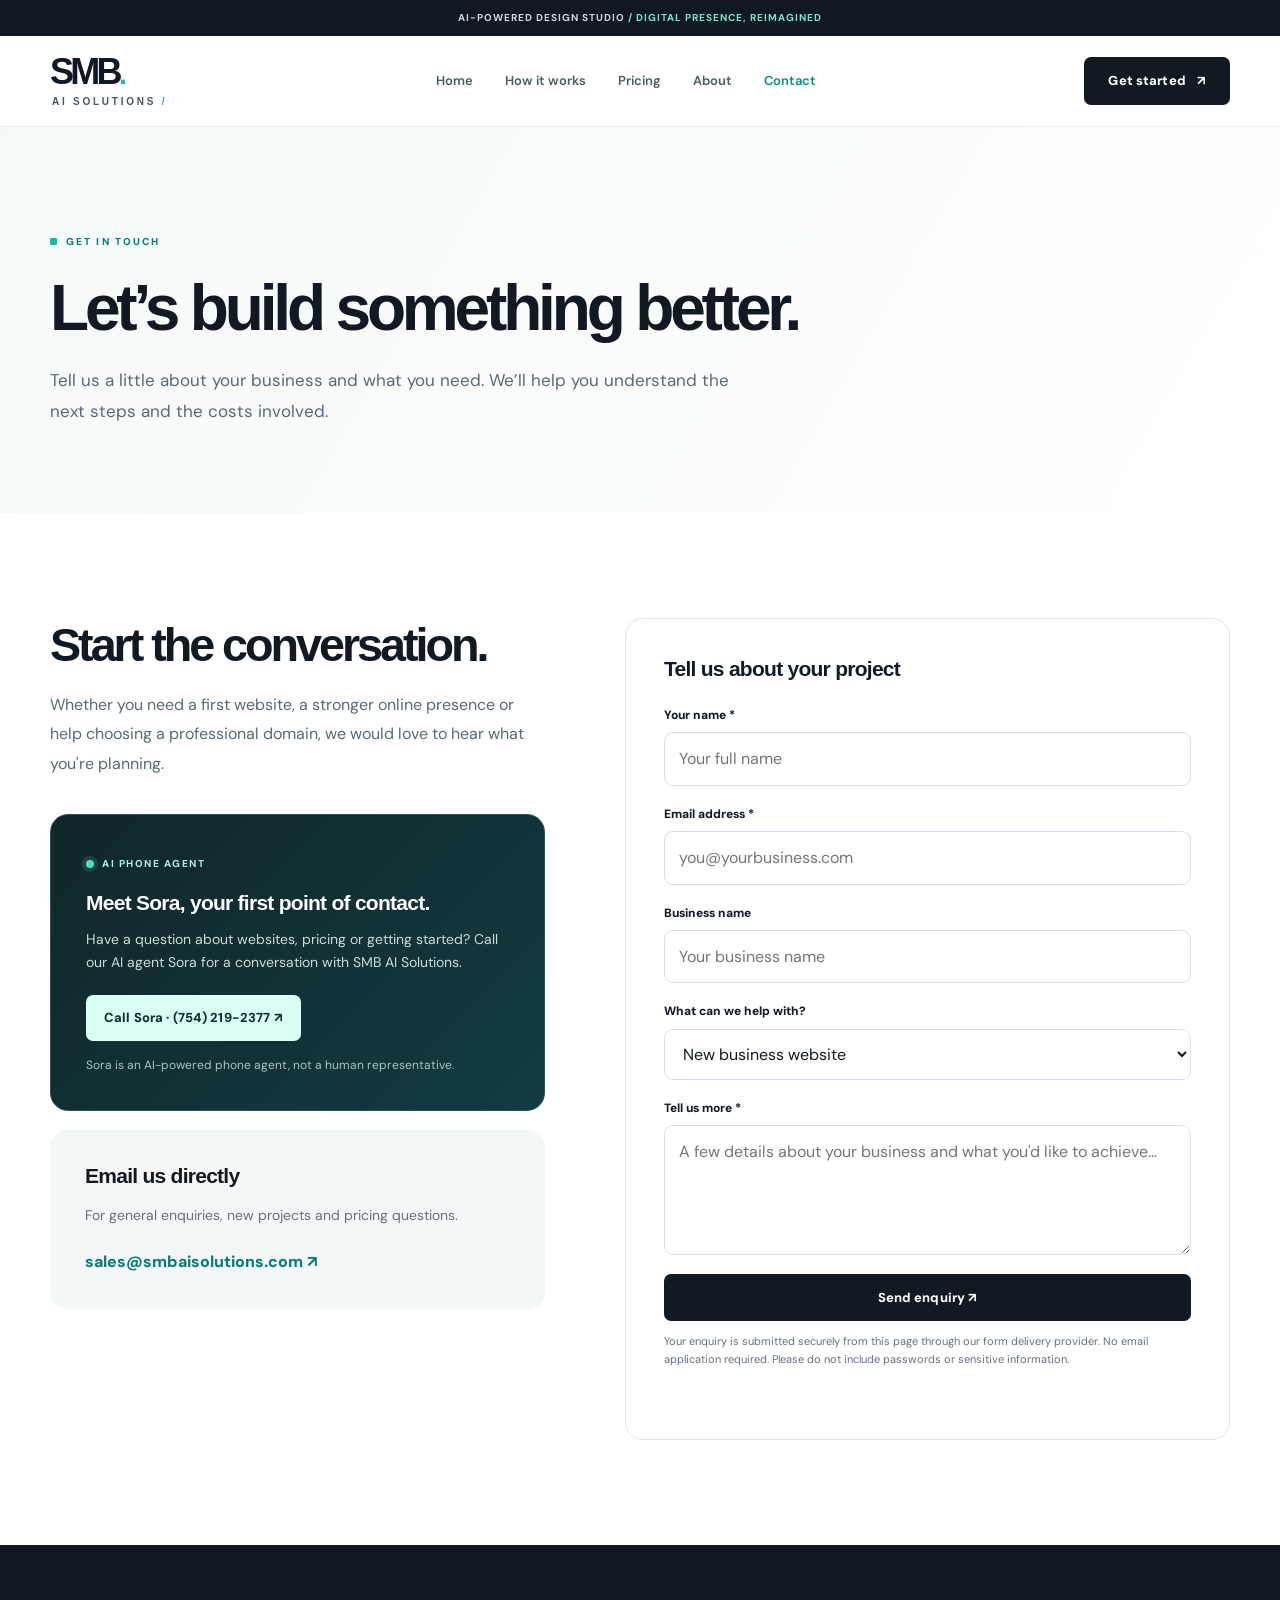
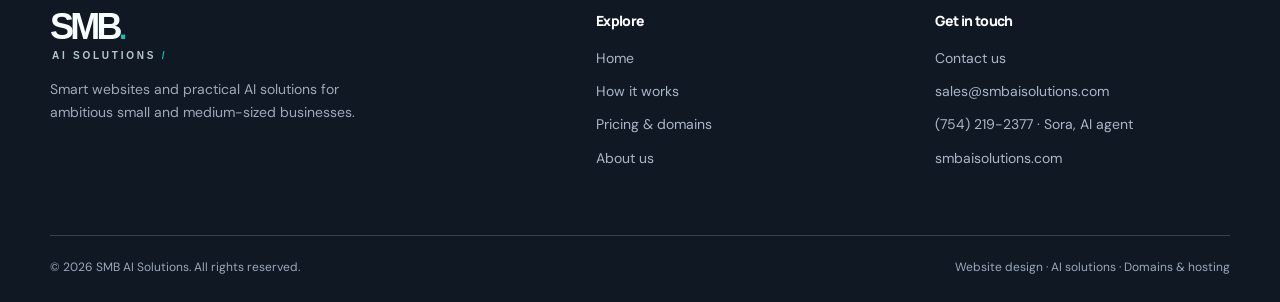
==== contact/index.html @ 5bcfd2ed "fix" ====
<!DOCTYPE html>
<html lang="en">

<head>
    <meta charset="utf-8">
    <meta name="viewport" content="width=device-width, initial-scale=1">
    <meta name="theme-color" content="#111a29">
    <meta name="description"
        content="Contact SMB AI Solutions about a professionally branded website, professional domain options and website hosting.">
    <meta property="og:title" content="Contact Us | SMB AI Solutions">
    <meta property="og:description"
        content="Contact SMB AI Solutions about a professionally branded website, professional domain options and website hosting.">
    <meta property="og:type" content="website">
    <title>Contact Us | SMB AI Solutions</title>
    <link rel="icon" type="image/svg+xml" href="/favicon.svg">
    <link rel="stylesheet" href="/styles.css">
</head>

<body><a class="skip" href="#main">Skip to main content</a>
    <div class="topbar">AI-powered design studio <span> / Digital presence, reimagined</span></div>
    <header class="header">
        <div class="container nav"><a href="/" class="brand" aria-label="SMB AI Solutions home"><span
                    class="brand-wordmark"><span class="brand-main">SMB<span class="brand-accent">.</span></span><span
                        class="brand-sub">AI SOLUTIONS<span class="brand-subdot"> /</span></span></span></a>
            <nav class="nav-links" id="primary-nav" aria-label="Main navigation"><a class=""
                    href="/">Home</a><a class="" href="/how-it-works/">How it works</a><a class=""
                    href="/pricing/">Pricing</a><a class="" href="/about/">About</a><a class="active"
                    href="/contact/" aria-current="page">Contact</a></nav><a class="btn btn-primary nav-cta"
                href="/contact/">Get started <span aria-hidden="true">↗</span></a><button class="menu-toggle"
                aria-controls="primary-nav" aria-expanded="false" aria-label="Open navigation">☰</button>
        </div>
    </header>
    <main id="main">
        <section class="page-hero">
            <div class="container"><span class="eyebrow">Get in touch</span>
                <h1>Let’s build something better.</h1>
                <p class="lead">Tell us a little about your business and what you need. We’ll help you understand the
                    next steps and the costs involved.</p>
            </div>
        </section>
        <section class="section">
            <div class="container contact-grid">
                <div>
                    <h2 style="margin-bottom:18px">Start the conversation.</h2>
                    <p class="lead" style="font-size:16px">Whether you need a first website, a stronger online presence
                        or help choosing a professional domain, we would love to hear what you're planning.</p>
                    <div class="contact-box sora-card" style="margin-top:35px"><span class="sora-chip"><span
                                class="sora-indicator"></span> AI PHONE AGENT</span>
                        <h3>Meet Sora, your first point of contact.</h3>
                        <p>Have a question about websites, pricing or getting started? Call our AI agent Sora for a
                            conversation with SMB AI Solutions.</p><a class="btn btn-primary sora-call"
                            href="tel:+17542192377" aria-label="Call Sora, our AI agent, at (754) 219-2377">Call Sora ·
                            (754) 219-2377 ↗</a>
                        <p class="sora-disclosure">Sora is an AI-powered phone agent, not a human representative.</p>
                    </div>
                    <div class="contact-box" style="margin-top:18px">
                        <h3>Email us directly</h3>
                        <p>For general enquiries, new projects and pricing questions.</p><a
                            href="mailto:sales@smbaisolutions.com">sales@smbaisolutions.com ↗</a>
                    </div>
                </div>
                <form class="form" id="contact-form" method="POST"
                    action="https://formsubmit.co/ajax/sales@smbaisolutions.com"><input type="hidden" name="_subject"
                        value="New enquiry from SMB AI Solutions website"><input type="hidden" name="_template"
                        value="table">
                    <div class="form-honeypot" aria-hidden="true"><label for="website_url">Leave this field
                            blank</label><input type="text" id="website_url" name="_honey" tabindex="-1"
                            autocomplete="off"></div>
                    <h3 style="margin-bottom:25px">Tell us about your project</h3>
                    <div class="form-field"><label for="name">Your name *</label><input id="name" name="name"
                            autocomplete="name" required placeholder="Your full name"></div>
                    <div class="form-field"><label for="email">Email address *</label><input id="email" name="email"
                            type="email" autocomplete="email" required placeholder="you@yourbusiness.com"></div>
                    <div class="form-field"><label for="business">Business name</label><input id="business"
                            name="business" autocomplete="organization" placeholder="Your business name"></div>
                    <div class="form-field"><label for="service">What can we help with?</label><select id="service"
                            name="service">
                            <option>New business website</option>
                            <option>Website redesign</option>
                            <option>Domain and hosting</option>
                            <option>AI business solutions</option>
                            <option>Something else</option>
                        </select></div>
                    <div class="form-field"><label for="message">Tell us more *</label><textarea id="message"
                            name="message" required
                            placeholder="A few details about your business and what you'd like to achieve..."></textarea>
                    </div><button type="submit" class="btn btn-primary">Send enquiry ↗</button>
                    <p class="legal">Your enquiry is submitted securely from this page through our form delivery
                        provider. No email application required. Please do not include passwords or sensitive
                        information.</p>
                    <p class="status" id="form-status" role="status" aria-live="polite"></p>
                </form>
            </div>
        </section>
    </main>
    <footer class="footer">
        <div class="container">
            <div class="footer-grid">
                <div><a href="/" class="brand"><span class="brand-wordmark"><span class="brand-main">SMB<span
                                    class="brand-accent">.</span></span><span class="brand-sub">AI SOLUTIONS<span
                                    class="brand-subdot"> /</span></span></span></a>
                    <p>Smart websites and practical AI solutions for ambitious small and medium-sized businesses.</p>
                </div>
                <div>
                    <h4>Explore</h4><a class="link" href="/">Home</a><a class="link"
                        href="/how-it-works/">How it works</a><a class="link" href="/pricing/">Pricing &
                        domains</a><a class="link" href="/about/">About us</a>
                </div>
                <div>
                    <h4>Get in touch</h4><a class="link" href="/contact/">Contact us</a><a class="link"
                        href="mailto:sales@smbaisolutions.com">sales@smbaisolutions.com</a><a class="link"
                        href="tel:+17542192377">(754) 219-2377 · Sora, AI agent</a><a class="link"
                        href="https://smbaisolutions.com">smbaisolutions.com</a>
                </div>
            </div>
            <div class="footer-bottom"><span>© <span data-year>2026</span> SMB AI Solutions. All rights
                    reserved.</span><span>Website design · AI solutions · Domains & hosting</span></div>
        </div>
    </footer>
    <script src="/script.js" defer></script>
</body>

</html>
---- styles.css ----
@import url('https://fonts.googleapis.com/css2?family=DM+Sans:wght@400;500;600;700&family=Manrope:wght@400;500;600;700;800&display=swap');
:root{--ink:#111a29;--muted:#687385;--blue:#2357f5;--blue-dark:#173ab0;--lime:#dcfb91;--paper:#f7f8fa;--line:#e2e6ed;--white:#fff;--radius:18px;--shadow:0 16px 55px rgba(24,41,83,.08)}*{box-sizing:border-box}html{scroll-behavior:smooth}body{margin:0;font-family:'DM Sans',Arial,sans-serif;color:var(--ink);background:var(--white);line-height:1.6}a{color:inherit;text-decoration:none}button,input,textarea,select{font:inherit}button{cursor:pointer}img{max-width:100%;display:block}.container{width:min(1180px,calc(100% - 48px));margin:auto}.skip{position:absolute;left:-9999px;top:10px;background:white;padding:8px;z-index:99}.skip:focus{left:10px}.topbar{background:#111a29;color:#cbd5e8;text-align:center;font-size:12px;padding:8px}.topbar span{color:var(--lime)}.header{position:sticky;top:0;background:rgba(255,255,255,.96);backdrop-filter:blur(14px);z-index:50;border-bottom:1px solid var(--line)}.nav{min-height:78px;display:flex;align-items:center;justify-content:space-between;gap:24px}.brand{display:flex;align-items:center;gap:11px;font-family:Manrope,sans-serif;font-weight:800;letter-spacing:-.8px;font-size:20px;white-space:nowrap}.brand-mark{height:38px;width:38px;display:grid;place-items:center;background:var(--blue);color:white;border-radius:11px;position:relative;overflow:hidden}.brand-mark:before{content:'';position:absolute;width:23px;height:23px;border:2px solid rgba(255,255,255,.3);transform:rotate(45deg);top:-9px;right:-9px}.brand-mark svg{width:23px;z-index:1}.brand-dot{color:var(--blue)}.nav-links{display:flex;align-items:center;gap:29px}.nav-links a{font-size:14px;font-weight:700;color:#4c596c}.nav-links a:hover,.nav-links a.active{color:var(--blue)}.btn{display:inline-flex;align-items:center;justify-content:center;gap:11px;border-radius:11px;padding:14px 20px;font-size:14px;font-weight:800;line-height:1.2;border:1px solid transparent;transition:transform .2s,background .2s,box-shadow .2s}.btn:hover{transform:translateY(-2px)}.btn-primary{background:var(--blue);color:white;box-shadow:0 8px 24px rgba(35,87,245,.2)}.btn-primary:hover{background:#1747d8}.btn-outline{background:white;color:var(--ink);border-color:#d4d9e4}.btn-outline:hover{border-color:var(--blue)}.btn-dark{background:var(--ink);color:white}.nav-cta{padding:12px 17px}.menu-toggle{display:none;border:1px solid var(--line);background:white;border-radius:10px;width:44px;height:44px;font-size:22px}.eyebrow{display:inline-flex;align-items:center;gap:9px;color:var(--blue);font-weight:800;text-transform:uppercase;letter-spacing:2px;font-size:11px}.eyebrow:before{content:'';width:7px;height:7px;border-radius:50%;background:var(--blue)}h1,h2,h3,h4{font-family:Manrope,sans-serif;line-height:1.16;letter-spacing:-.045em;margin:0}h1{font-size:clamp(43px,5.6vw,76px);font-weight:800}h2{font-size:clamp(31px,3.65vw,49px)}h3{font-size:21px}p{margin:0}.lead{font-size:18px;color:var(--muted);max-width:570px;line-height:1.75}.hero{background:radial-gradient(circle at 90% 10%,#edf2ff 0,transparent 46%),linear-gradient(180deg,#fff,#f9fbff);padding:95px 0 99px;overflow:hidden}.hero-grid{display:grid;grid-template-columns:1.02fr 1fr;gap:58px;align-items:center}.hero h1{margin:19px 0 22px}.hero h1 em{color:var(--blue);font-style:normal}.hero-actions{display:flex;gap:12px;flex-wrap:wrap;margin:30px 0 35px}.trust{display:flex;gap:18px;flex-wrap:wrap;font-size:13px;font-weight:700;color:#5f6c7e}.trust span:before{content:'✓';font-size:13px;color:var(--blue);margin-right:8px}.browser{background:white;border:1px solid #dce3f4;border-radius:20px;padding:12px;box-shadow:0 30px 80px rgba(31,57,114,.15);transform:rotate(-2deg);position:relative}.browser-top{display:flex;align-items:center;gap:6px;padding:5px 7px 13px}.browser-top i{width:8px;height:8px;border-radius:50%;background:#ffbfb7}.browser-top i:nth-child(2){background:#ffe4a6}.browser-top i:nth-child(3){background:#b4e5c3}.browser-url{margin:auto;background:#f2f4f8;padding:4px 25px;border-radius:5px;font-size:10px;color:#8992a2}.mock-site{overflow:hidden;border-radius:11px;background:#101b27;color:white}.mock-nav{padding:17px 24px;display:flex;justify-content:space-between;align-items:center;font-size:9px;color:#e9edf0}.mock-nav strong{font:800 16px Manrope}.mock-site-body{display:grid;grid-template-columns:1fr 1fr;min-height:260px}.mock-copy{padding:30px 12px 35px 27px}.mock-copy small{color:#bcf384;font-size:9px;letter-spacing:1.5px}.mock-copy h3{font-size:clamp(21px,2.2vw,32px);line-height:1.16;margin:10px 0}.mock-copy p{font-size:10px;color:#bdc5d1;line-height:1.6}.mock-button{display:inline-block;background:#d5f58e;color:#15231c;border-radius:4px;padding:8px 13px;font-size:9px;font-weight:800;margin-top:17px}.mock-photo{background:linear-gradient(130deg,rgba(9,24,32,.1),rgba(9,24,32,.35)),url('https://images.unsplash.com/photo-1504307651254-35680f356dfd?w=900&q=80') center/cover;min-height:250px}.float-tag{position:absolute;right:-14px;bottom:28px;background:white;border:1px solid #e5e9f2;box-shadow:var(--shadow);padding:13px 17px;border-radius:12px;font-size:12px;font-weight:800;transform:rotate(2deg)}.float-tag span{display:block;font-size:10px;color:#748093;font-weight:500}.section{padding:100px 0}.section.alt{background:var(--paper)}.section-head{max-width:740px;margin-bottom:45px}.section-head h2{margin:13px 0 15px}.section-head p{font-size:16px;color:var(--muted)}.center{text-align:center;margin-left:auto;margin-right:auto}.grid-3{display:grid;grid-template-columns:repeat(3,1fr);gap:19px}.grid-4{display:grid;grid-template-columns:repeat(4,1fr);gap:19px}.service-card,.step-card,.price-card,.feature-card{border:1px solid var(--line);border-radius:var(--radius);padding:29px;background:white;transition:transform .2s,box-shadow .2s}.service-card:hover,.step-card:hover,.feature-card:hover{transform:translateY(-4px);box-shadow:var(--shadow)}.iconbox{width:48px;height:48px;display:grid;place-items:center;background:#eef2ff;border-radius:13px;margin-bottom:23px;color:var(--blue);font-size:23px;font-weight:800}.iconbox svg{width:24px;height:24px}.service-card h3,.step-card h3,.feature-card h3{margin-bottom:12px}.service-card p,.step-card p,.feature-card p{color:var(--muted);font-size:14px}.process-line{display:flex;justify-content:space-between;align-items:center;margin:2px 0 20px}.step-number{font:800 17px Manrope;color:var(--blue)}.arrow{color:#b3bfd8;font-size:23px}.statement{background:#111a29;color:white;border-radius:25px;padding:60px 65px;display:grid;grid-template-columns:1.4fr 1fr;gap:70px;align-items:center;position:relative;overflow:hidden}.statement:after{content:'';position:absolute;width:270px;height:270px;background:#253d86;border-radius:50%;right:-140px;bottom:-180px;opacity:.35}.statement h2{margin:13px 0 16px}.statement p{color:#b9c2d0;font-size:16px}.pill-list{display:flex;flex-wrap:wrap;gap:10px}.pill{border:1px solid #42506a;color:#e7ecf4;padding:11px 13px;border-radius:9px;font-size:12px;font-weight:700}.example-panel{background:#eaf0ff;border-radius:22px;padding:32px;display:grid;grid-template-columns:1fr 1.1fr;align-items:center;gap:40px}.example-panel h3{font-size:28px;margin:12px 0}.example-panel p{color:var(--muted);font-size:15px}.palette{display:flex;gap:9px;margin-top:26px}.palette b{display:block;width:37px;height:37px;border-radius:50%;border:3px solid #fff;box-shadow:0 2px 8px #0002}.mini-preview{border:9px solid white;background:#192a34;border-radius:15px;overflow:hidden;box-shadow:0 16px 45px #213b7b2b;color:white;min-height:230px}.mini-preview .strip{padding:13px 19px;border-bottom:1px solid #ffffff20;font-size:12px;font-weight:800}.mini-preview .mini-inner{padding:26px}.mini-preview h4{font-size:27px;margin-bottom:9px}.mini-preview p{font-size:11px;color:#c6d5dc;max-width:280px}.mini-preview button{font-size:10px;border:0;background:#d7f092;padding:10px 16px;border-radius:4px;font-weight:800;margin-top:19px}.price-card{padding:35px}.price-card.recommended{border:2px solid var(--blue);box-shadow:var(--shadow);position:relative}.flag{position:absolute;right:22px;top:-14px;background:var(--blue);color:white;padding:6px 12px;border-radius:7px;font-size:10px;font-weight:800}.price{font:800 48px Manrope;letter-spacing:-2px;margin:22px 0 5px}.price small{font-size:16px;font-weight:500;color:var(--muted);letter-spacing:0}.price-card>p{color:var(--muted);font-size:14px}.checklist{list-style:none;padding:0;margin:26px 0;display:grid;gap:13px}.checklist li{font-size:13px;font-weight:600}.checklist li:before{content:'✓';color:var(--blue);font-weight:900;margin-right:10px}.price-card .btn{width:100%}.note{font-size:12px;color:var(--muted);margin-top:17px}.domain-grid{display:grid;grid-template-columns:1fr 1fr;gap:60px;align-items:center}.domain-list{display:grid;gap:12px}.domain-row{display:flex;align-items:center;justify-content:space-between;background:#fff;padding:18px 22px;border-radius:13px;border:1px solid var(--line);font-weight:800;font-size:14px;gap:12px}.domain-row span{font-weight:500;font-size:12px;color:var(--muted)}.domain-row.feature{border-color:var(--blue);box-shadow:0 7px 26px #2357f51a}.faq{max-width:850px;margin:auto}.faq details{border-bottom:1px solid var(--line);padding:21px 0}.faq summary{font:800 16px Manrope;cursor:pointer;list-style:none;display:flex;justify-content:space-between;gap:15px}.faq summary:after{content:'+';color:var(--blue);font-size:24px;line-height:1}.faq details[open] summary:after{content:'−'}.faq details p{padding-top:14px;color:var(--muted);font-size:14px}.cta-band{background:var(--blue);padding:60px 65px;color:white;border-radius:24px;display:flex;justify-content:space-between;align-items:center;gap:35px}.cta-band h2{max-width:580px;margin-bottom:10px}.cta-band p{color:#dbe4ff}.footer{background:#111a29;color:white;padding:66px 0 25px}.footer-grid{display:grid;grid-template-columns:1.7fr 1fr 1fr;gap:45px}.footer .brand{margin-bottom:18px}.footer p{color:#9da9bb;max-width:330px;font-size:14px}.footer h4{font:800 14px Manrope;margin-bottom:17px}.footer a.link{display:block;color:#aab6c7;font-size:14px;margin-bottom:11px}.footer a:hover{color:white}.footer-bottom{border-top:1px solid #314052;margin-top:55px;padding-top:22px;color:#9aa8ba;font-size:12px;display:flex;justify-content:space-between;gap:20px}.page-hero{padding:95px 0 76px;background:linear-gradient(130deg,#f6f9ff,#fff)}.page-hero h1{max-width:860px;font-size:clamp(43px,5vw,64px);margin:18px 0 20px}.page-hero .lead{max-width:710px}.two-col{display:grid;grid-template-columns:1fr 1fr;gap:72px;align-items:center}.number-list{counter-reset:item;list-style:none;padding:0;display:grid;gap:22px}.number-list li{position:relative;padding-left:65px}.number-list li:before{counter-increment:item;content:'0' counter(item);position:absolute;left:0;top:0;font:800 20px Manrope;color:var(--blue)}.number-list strong{display:block;margin-bottom:5px}.number-list p{font-size:14px;color:var(--muted)}.info-block{background:#edf2ff;padding:45px;border-radius:20px}.info-block h3{margin-bottom:18px}.info-block p{color:var(--muted)}.contact-grid{display:grid;grid-template-columns:.9fr 1.1fr;gap:80px}.contact-box{background:var(--paper);padding:35px;border-radius:18px}.contact-box h3{margin-bottom:16px}.contact-box p{color:var(--muted);font-size:14px;margin-bottom:22px}.contact-box a{color:var(--blue);font-weight:800}.form{border:1px solid var(--line);border-radius:18px;padding:38px;background:white}.form label{font-size:12px;font-weight:800;display:block;margin-bottom:7px}.form input,.form textarea,.form select{display:block;width:100%;border:1px solid #d8deea;border-radius:9px;padding:13px 14px;background:white;color:var(--ink);outline:none}.form input:focus,.form textarea:focus,.form select:focus{border-color:var(--blue);box-shadow:0 0 0 3px #2357f51a}.form-field{margin-bottom:19px}.form textarea{resize:vertical;min-height:130px}.form .btn{width:100%}.legal{font-size:11px;color:var(--muted);margin-top:12px}.status{font-size:13px;color:var(--blue);margin-top:12px;min-height:20px}.tag{display:inline-flex;padding:6px 11px;background:#eaf0ff;color:var(--blue);border-radius:6px;font-size:11px;font-weight:800}.smallprint{font-size:13px;color:var(--muted)}@media(max-width:950px){.nav-links{gap:15px}.nav-links a{font-size:12px}.hero-grid{gap:25px}.grid-4{grid-template-columns:repeat(2,1fr)}.statement{gap:30px;padding:44px}.footer-grid{gap:25px}}@media(max-width:760px){.container{width:min(100% - 32px,1180px)}.topbar{font-size:10px}.nav{min-height:68px}.brand{font-size:18px}.nav-links{position:absolute;display:none;top:68px;left:0;right:0;background:white;flex-direction:column;align-items:stretch;padding:20px 24px;border-bottom:1px solid var(--line);box-shadow:0 18px 30px #101a2815}.nav-links.open{display:flex}.nav-links a{font-size:15px}.nav-cta{display:none}.menu-toggle{display:block}.hero{padding:67px 0 80px}.hero-grid,.domain-grid,.two-col,.contact-grid{grid-template-columns:1fr;gap:40px}.hero h1{font-size:clamp(41px,10vw,65px)}.hero-visual{max-width:590px;margin:0 auto;width:100%}.float-tag{right:0}.section{padding:73px 0}.grid-3{grid-template-columns:1fr}.statement,.example-panel{grid-template-columns:1fr;padding:32px}.cta-band{padding:36px;flex-direction:column;align-items:flex-start}.footer-grid{grid-template-columns:1fr 1fr;gap:35px}.footer-grid>div:first-child{grid-column:1/-1}.footer-bottom{flex-direction:column}.page-hero{padding:68px 0 56px}.form{padding:22px}.mock-copy{padding:20px 8px 23px 19px}.mock-site-body{min-height:200px}.mock-photo{min-height:200px}}@media(max-width:420px){.hero-actions .btn{width:100%}.grid-4{grid-template-columns:1fr}.mock-nav{padding:12px}.mock-copy h3{font-size:20px}.mock-copy p{font-size:8px}.mock-button{font-size:8px}.domain-row{padding:14px}.price-card{padding:26px}}


/* SMB AI Solutions — typography-first redesign (v2) */
@import url('https://fonts.googleapis.com/css2?family=DM+Sans:wght@400;500;600;700&family=Space+Grotesk:wght@400;500;600;700&display=swap');
:root{--ink:#111923;--muted:#64707c;--blue:#136e7a;--blue-dark:#0b4d5c;--lime:#8cf0dd;--paper:#f4f7f7;--line:#e0e8e8;--radius:15px;--shadow:0 18px 48px rgba(15,40,50,.08)}
body{font-family:'DM Sans',Arial,sans-serif}h1,h2,h3,h4,.price{font-family:'Space Grotesk',Arial,sans-serif}h1,h2{letter-spacing:-.065em}h3{letter-spacing:-.035em}
.topbar{background:#101923;color:#cbd9dd;letter-spacing:.1em;text-transform:uppercase;font-weight:700;font-size:10px;padding:10px}.topbar span{color:#74e5d3}
.header{background:rgba(255,255,255,.97);border-color:#e6eeee}.nav{min-height:90px}
.brand{display:inline-flex;align-items:center;gap:0;font-family:'Space Grotesk',sans-serif;line-height:1;letter-spacing:0}
.brand-wordmark{display:flex;flex-direction:column;align-items:flex-start;line-height:.91}
.brand-main{font-size:36px;letter-spacing:-3.7px;font-weight:700;color:#101923}
.brand-accent{color:#17bea9;font-size:29px;letter-spacing:-2px}
.brand-sub{margin:8px 0 0 2px;font-size:10px;letter-spacing:2.75px;font-weight:700;color:#495663}
.brand-subdot{color:#15bda8}
.footer .brand-main{color:#f7ffff}.footer .brand-sub{color:#b1c8ca}
.nav-links{gap:32px}.nav-links a{font-size:13px;color:#495b60;font-weight:600}.nav-links a:hover,.nav-links a.active{color:#008e84}
.btn{border-radius:7px;padding:15px 23px;font-size:13px;letter-spacing:.01em}.btn-primary{background:#111923;box-shadow:none}.btn-primary:hover{background:#126e74}.btn-outline{border-color:#bfcfd0}.btn-outline:hover{border-color:#136e7a}.btn-dark{background:#111923}
.hero{background:linear-gradient(135deg,#f9fcfb 0%,#eff7f6 60%,#f8fbfa 100%);padding:117px 0 125px;position:relative}.hero:before{content:'';position:absolute;inset:0;pointer-events:none;background-image:linear-gradient(#136e7a08 1px,transparent 1px),linear-gradient(90deg,#136e7a08 1px,transparent 1px);background-size:72px 72px;mask-image:linear-gradient(90deg,transparent,#000)}.hero>.container{position:relative}.hero-grid{grid-template-columns:1.06fr .94fr;gap:68px}
.hero h1{font-size:clamp(55px,6.7vw,91px);line-height:1.025;font-weight:700;margin:24px 0 27px}.hero h1 em{color:#0e9385;font-style:normal}.lead{font-size:17px;line-height:1.85;color:#586974}
.eyebrow{color:#087e73;font-size:10px;letter-spacing:2.1px}.eyebrow:before{background:#14bba3;border-radius:1px}
.trust{gap:22px;color:#536d72}.trust span:before{color:#04a58f}
.browser{transform:rotate(-1.5deg);border:1px solid #d9e7e6;box-shadow:0 38px 85px #142e2d24;border-radius:14px}.mock-site{background:#17232a;border-radius:7px}.mock-site-body{min-height:293px}.mock-photo{min-height:293px}.mock-button{background:#a6ead8}.mock-copy small{color:#a6ead8}.float-tag{border-radius:6px}
.section{padding:105px 0}.section.alt{background:#f3f7f6}.section-head{margin-bottom:51px}.section-head h2{margin:18px 0 17px}.section-head p{line-height:1.85}
.service-card,.step-card,.price-card,.feature-card{border-radius:10px;padding:31px;box-shadow:0 2px 12px #123b3804}.iconbox{color:#006e68;background:#e8f7f4;border-radius:7px}.step-number{color:#048f81}.arrow{color:#60a69c}
.statement{background:#101d23;border-radius:12px}.statement:after{background:#0b9c8d}.pill{border-radius:4px}.cta-band{background:#0d7775;border-radius:12px}.footer{background:#101923}.footer-bottom{border-color:#30464b}
.page-hero{background:linear-gradient(120deg,#f3faf8,#fff);padding:100px 0 85px}.tag{background:#e3f6f2;color:#096e64}.domain-row.feature,.price-card.recommended{border-color:#0d8e81}.flag{background:#0d8075}.number-list li:before{color:#078477}.info-block,.example-panel{background:#eaf5f2}.form input:focus,.form textarea:focus,.form select:focus{border-color:#078477;box-shadow:0 0 0 3px #07847718}.contact-box a{color:#087d73}
@media(max-width:950px){.nav-links{gap:17px}.hero-grid{gap:30px}.hero h1{font-size:clamp(51px,6vw,75px)}}
@media(max-width:760px){.nav{min-height:78px}.brand-main{font-size:31px}.brand-sub{font-size:9px;letter-spacing:2.3px;margin-top:6px}.nav-links{top:78px}.hero{padding:80px 0 90px}.hero-grid{grid-template-columns:1fr;gap:55px}.hero h1{font-size:clamp(52px,11vw,78px)}.section{padding:75px 0}}
@media(max-width:420px){.hero h1{font-size:clamp(45px,12vw,58px)}.hero-actions .btn{width:100%}}

/* Contact page: Sora phone agent and inline email delivery */
.sora-card{background:linear-gradient(135deg,#10262a,#123c40);color:white;border:1px solid #235758}
.sora-card h3{margin:15px 0 12px;line-height:1.24}.sora-card p{color:#cadcda}.sora-chip{display:inline-flex;align-items:center;gap:8px;font-size:10px;font-weight:800;letter-spacing:1.5px;color:#a9efe0}.sora-indicator{width:8px;height:8px;background:#58dbb9;border-radius:50%;box-shadow:0 0 0 4px #58dbb926}
.sora-card .sora-call{background:#d9fff2;color:#102e31;display:inline-flex;padding:14px 17px;max-width:100%;white-space:normal}.sora-card .sora-call:hover{background:white;color:#102e31}.sora-card .sora-disclosure{font-size:12px;margin:15px 0 0;color:#a8c4c2}
.form-honeypot{position:absolute;left:-10000px;top:auto;width:1px;height:1px;overflow:hidden}.form button:disabled{opacity:.65;cursor:wait}.status-success{color:#08775b}.status-error{color:#a13f36}
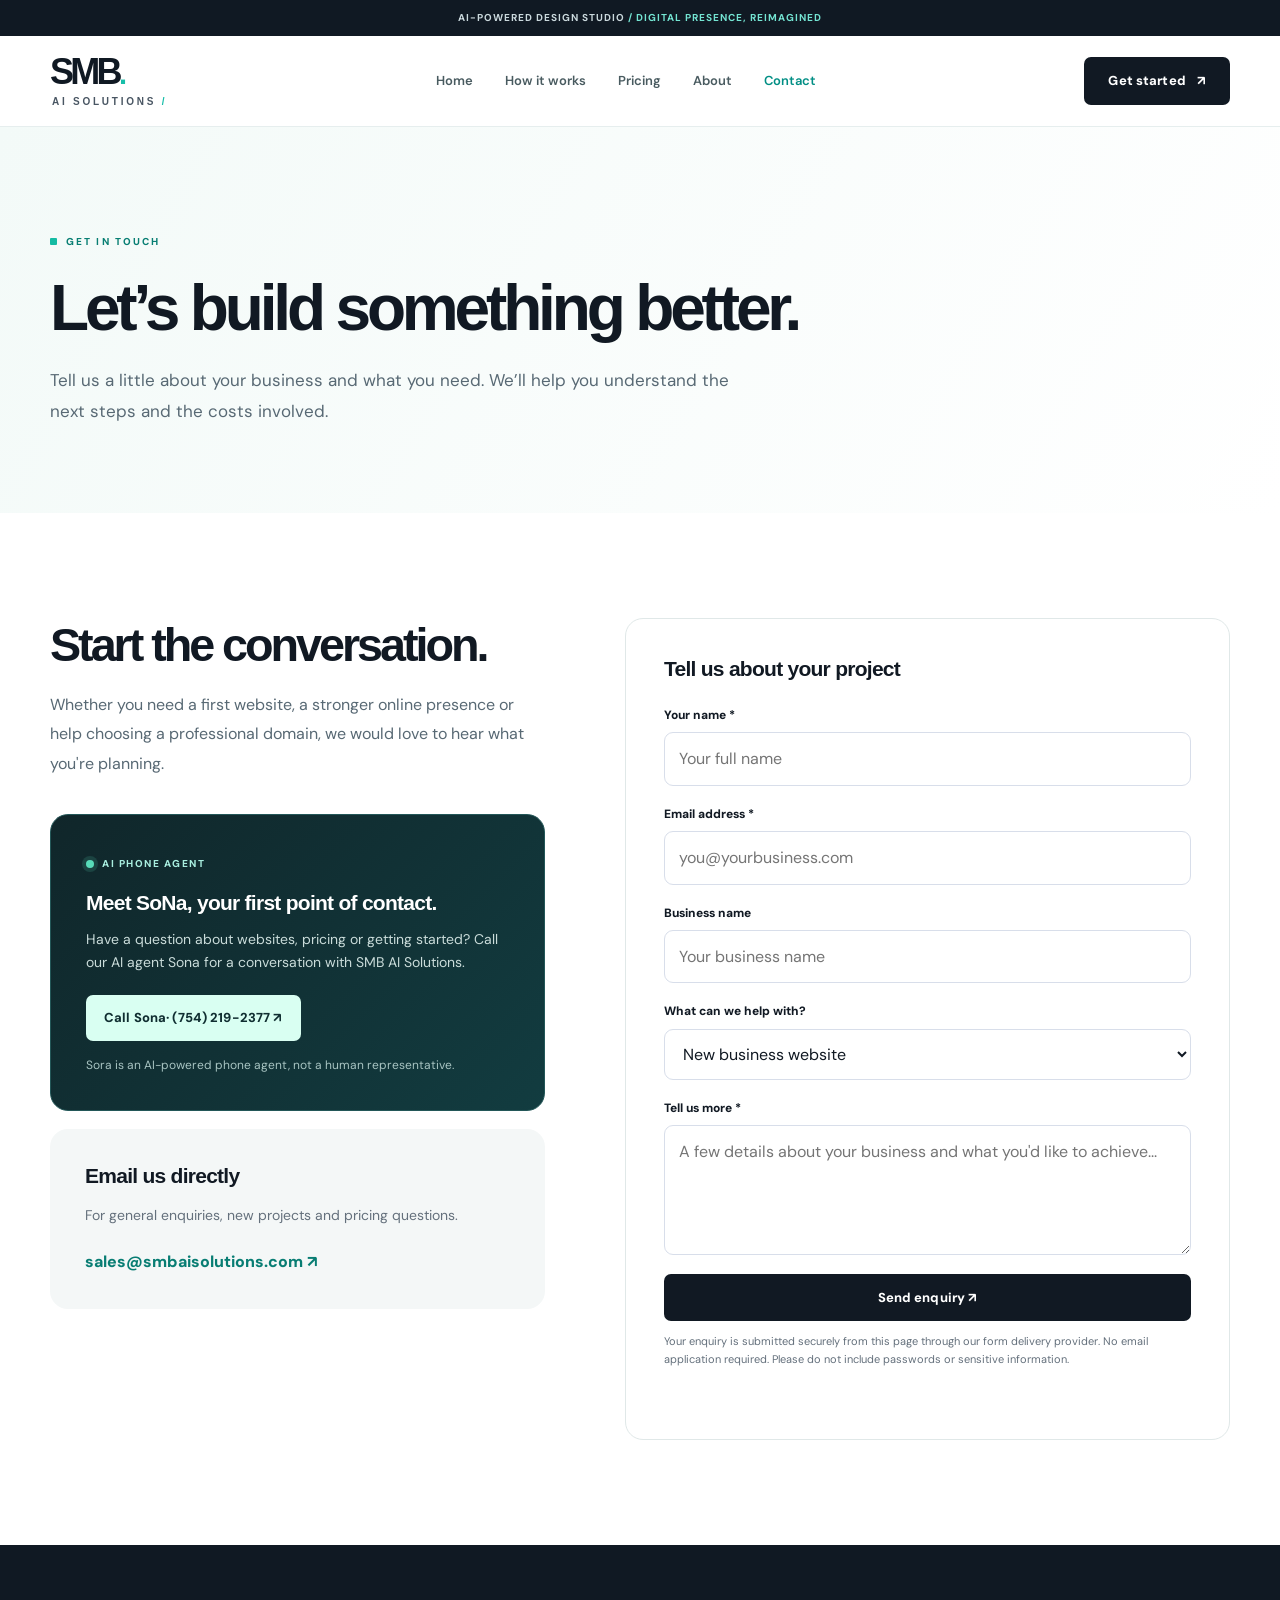
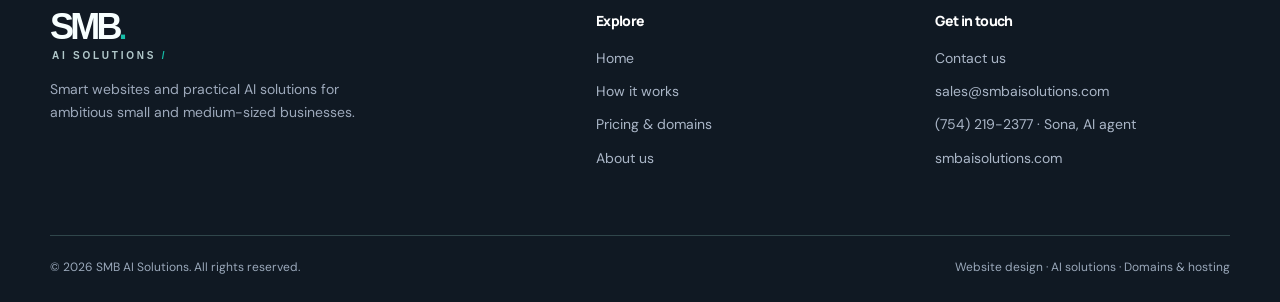
==== commit ab6f137d: "sona fix" ====
--- a/contact/index.html
+++ b/contact/index.html
@@ -46,10 +46,10 @@
                         or help choosing a professional domain, we would love to hear what you're planning.</p>
                     <div class="contact-box sora-card" style="margin-top:35px"><span class="sora-chip"><span
                                 class="sora-indicator"></span> AI PHONE AGENT</span>
-                        <h3>Meet Sora, your first point of contact.</h3>
-                        <p>Have a question about websites, pricing or getting started? Call our AI agent Sora for a
+                        <h3>Meet SoNa, your first point of contact.</h3>
+                        <p>Have a question about websites, pricing or getting started? Call our AI agent Sona for a
                             conversation with SMB AI Solutions.</p><a class="btn btn-primary sora-call"
-                            href="tel:+17542192377" aria-label="Call Sora, our AI agent, at (754) 219-2377">Call Sora ·
+                            href="tel:+17542192377" aria-label="Call Sona, our AI agent, at (754) 219-2377">Call Sona·
                             (754) 219-2377 ↗</a>
                         <p class="sora-disclosure">Sora is an AI-powered phone agent, not a human representative.</p>
                     </div>
@@ -109,7 +109,7 @@
                 <div>
                     <h4>Get in touch</h4><a class="link" href="/contact/">Contact us</a><a class="link"
                         href="mailto:sales@smbaisolutions.com">sales@smbaisolutions.com</a><a class="link"
-                        href="tel:+17542192377">(754) 219-2377 · Sora, AI agent</a><a class="link"
+                        href="tel:+17542192377">(754) 219-2377 · Sona, AI agent</a><a class="link"
                         href="https://smbaisolutions.com">smbaisolutions.com</a>
                 </div>
             </div>
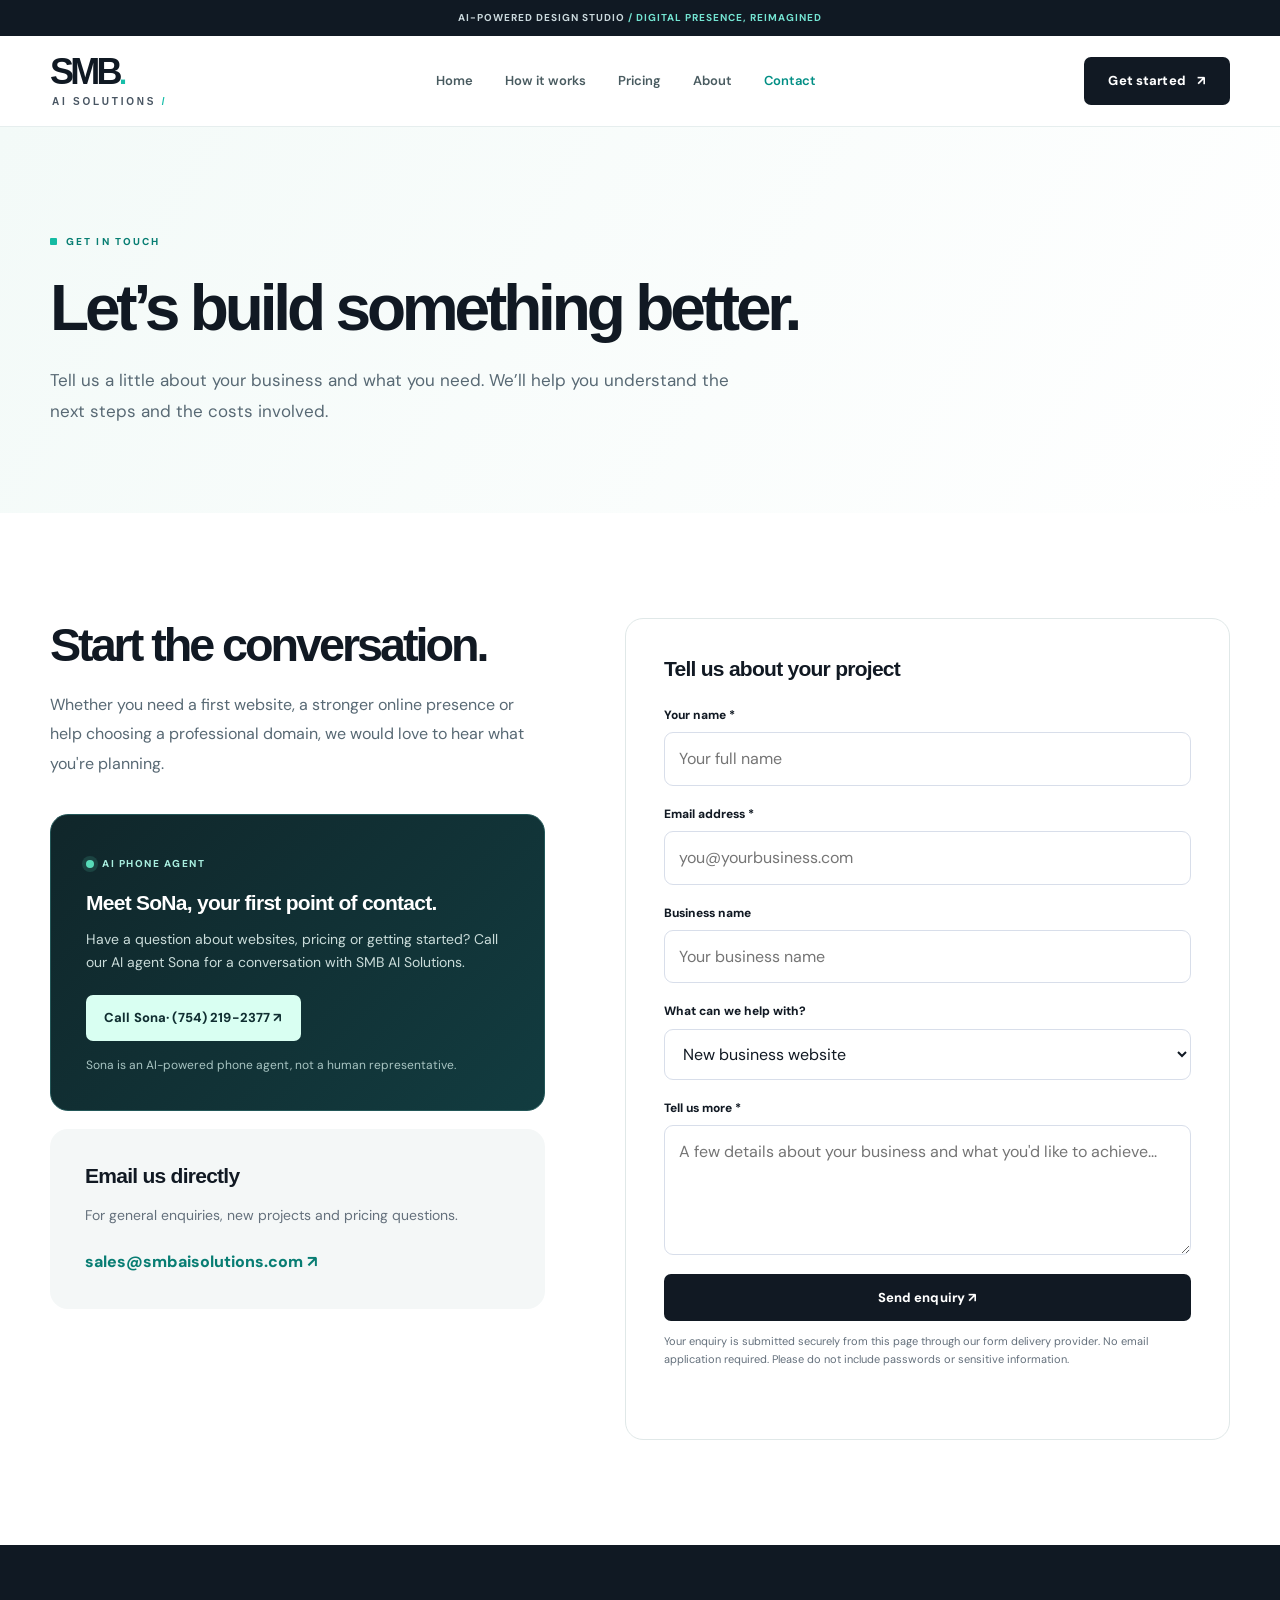
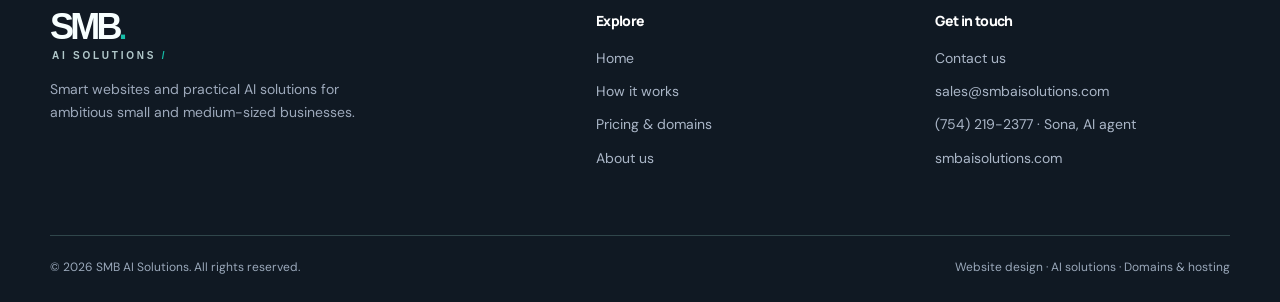
==== commit 111fe4cc: "sona fix two" ====
--- a/contact/index.html
+++ b/contact/index.html
@@ -51,7 +51,7 @@
                             conversation with SMB AI Solutions.</p><a class="btn btn-primary sora-call"
                             href="tel:+17542192377" aria-label="Call Sona, our AI agent, at (754) 219-2377">Call Sona·
                             (754) 219-2377 ↗</a>
-                        <p class="sora-disclosure">Sora is an AI-powered phone agent, not a human representative.</p>
+                        <p class="sora-disclosure">Sona is an AI-powered phone agent, not a human representative.</p>
                     </div>
                     <div class="contact-box" style="margin-top:18px">
                         <h3>Email us directly</h3>
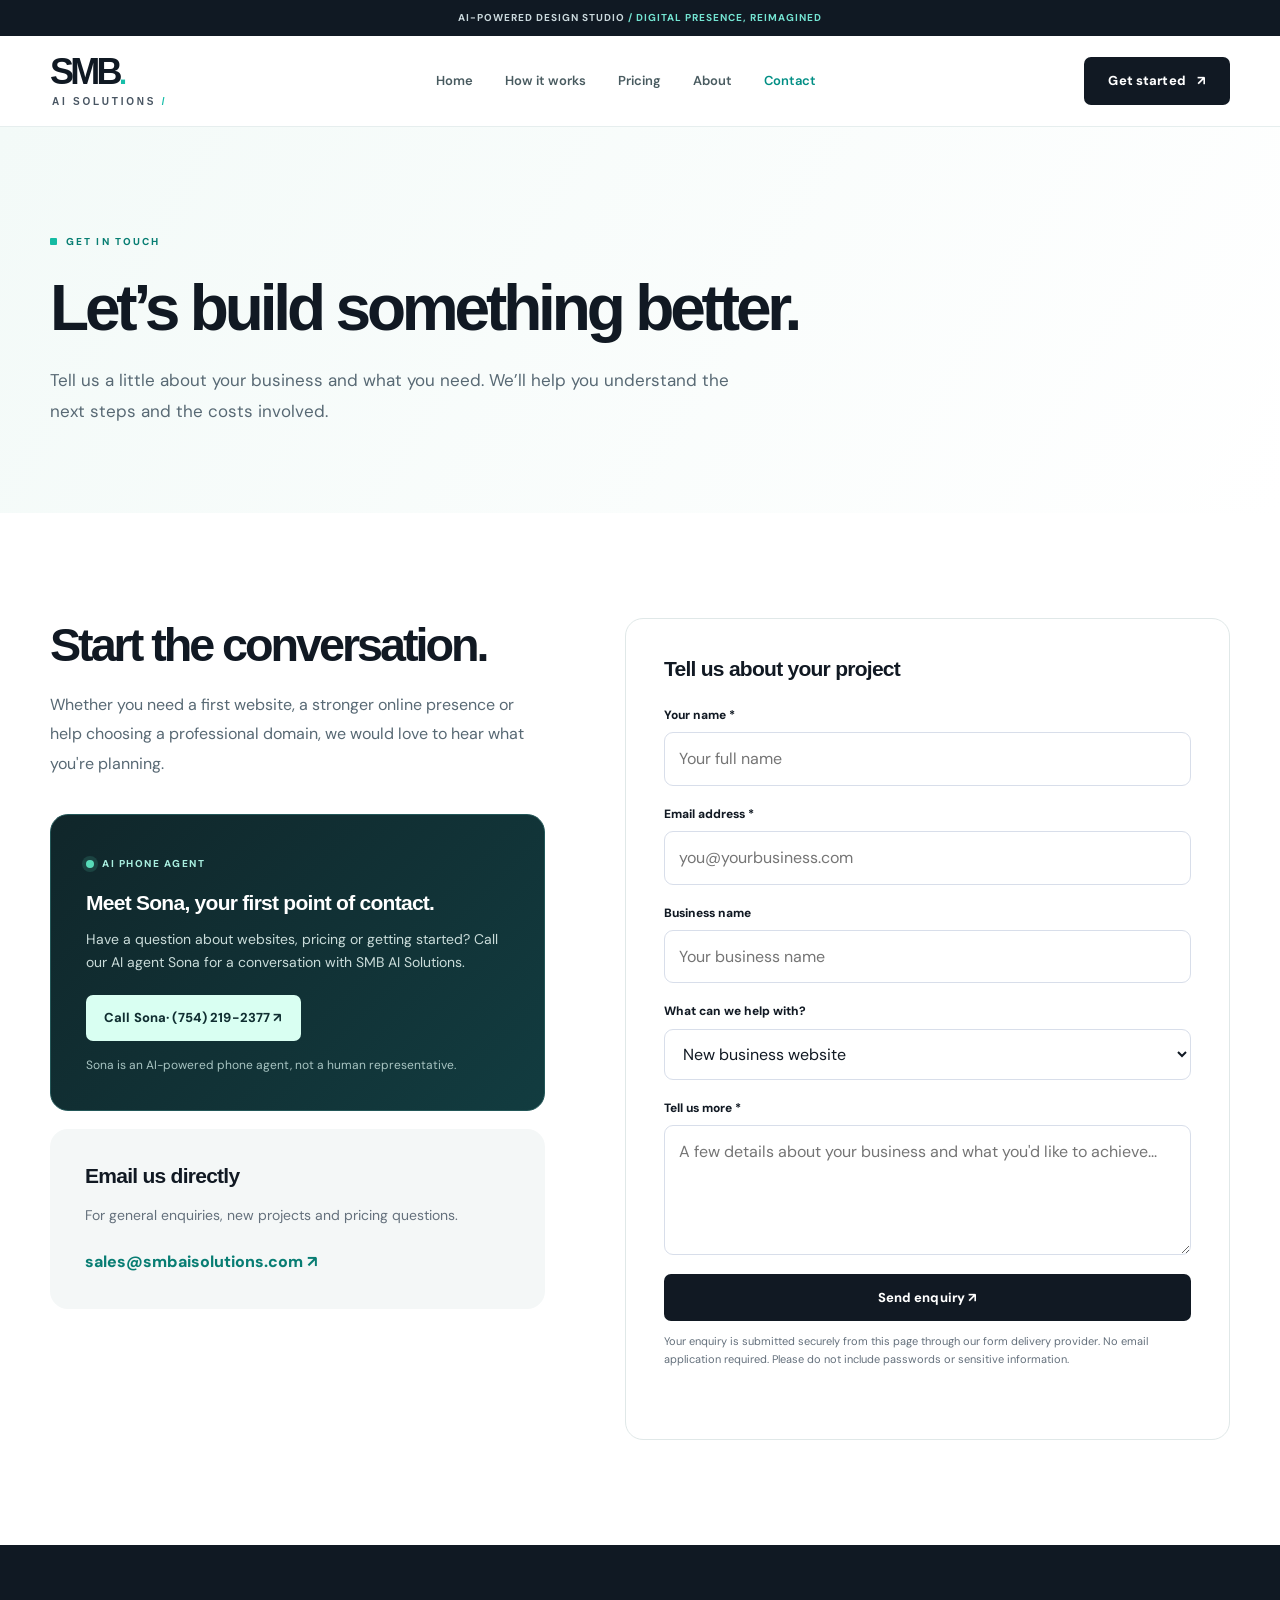
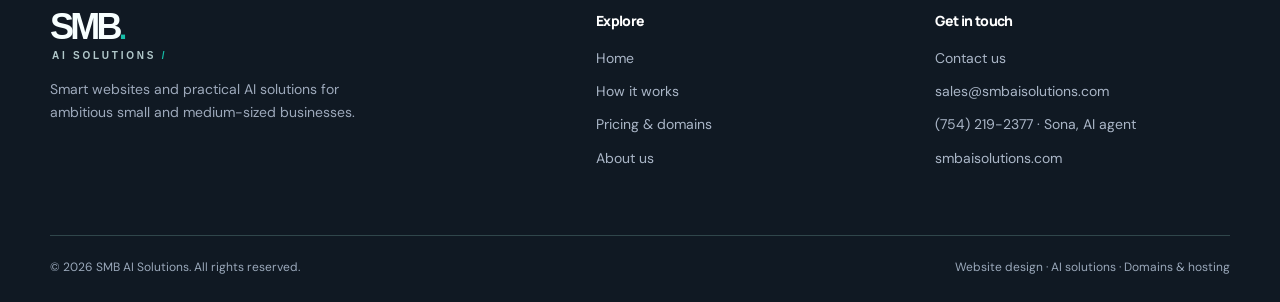
==== commit 059fbf76: "sona fix" ====
--- a/contact/index.html
+++ b/contact/index.html
@@ -46,7 +46,7 @@
                         or help choosing a professional domain, we would love to hear what you're planning.</p>
                     <div class="contact-box sora-card" style="margin-top:35px"><span class="sora-chip"><span
                                 class="sora-indicator"></span> AI PHONE AGENT</span>
-                        <h3>Meet SoNa, your first point of contact.</h3>
+                        <h3>Meet Sona, your first point of contact.</h3>
                         <p>Have a question about websites, pricing or getting started? Call our AI agent Sona for a
                             conversation with SMB AI Solutions.</p><a class="btn btn-primary sora-call"
                             href="tel:+17542192377" aria-label="Call Sona, our AI agent, at (754) 219-2377">Call Sona·
